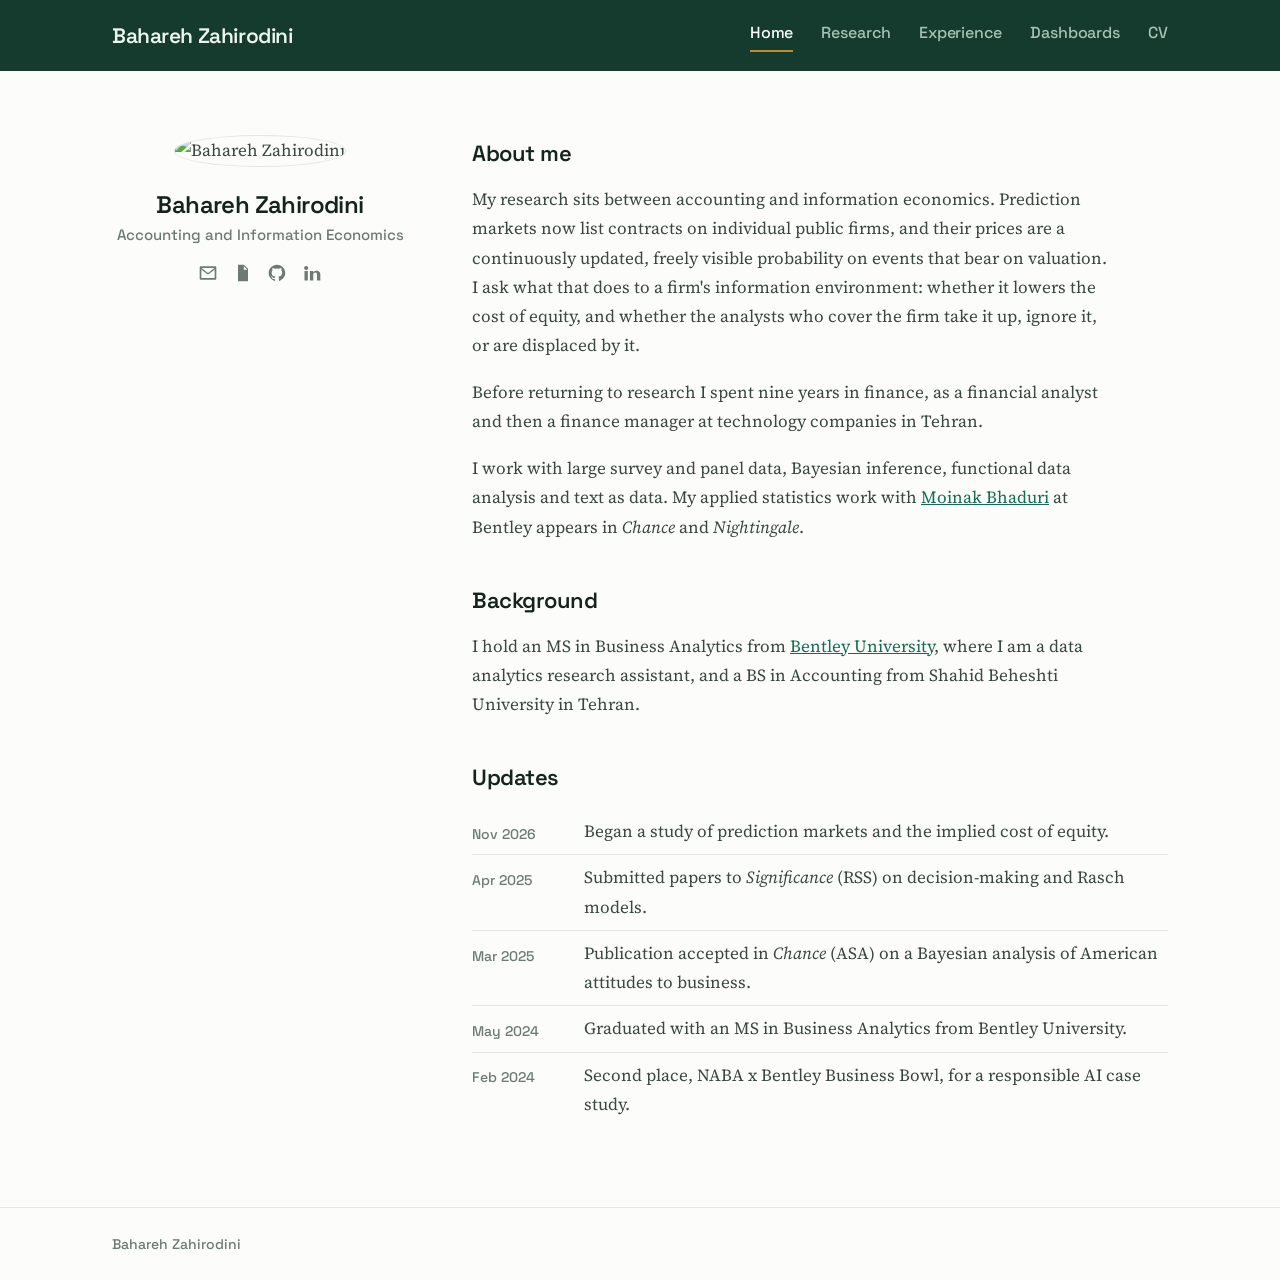
==== index.html @ c8b7daec "Redesign site" ====
<!DOCTYPE html>
<html lang="en">
<head>
<meta charset="utf-8">
<meta name="viewport" content="width=device-width, initial-scale=1">
<title>Bahareh Zahirodini</title>
<meta name="description" content="Researcher in accounting and information economics, studying prediction markets and analyst behaviour.">
<link rel="icon" href="data:image/svg+xml,<svg xmlns=%22http://www.w3.org/2000/svg%22 viewBox=%220 0 100 100%22><circle cx=%2250%22 cy=%2250%22 r=%2246%22 fill=%22%230E7C66%22/></svg>">
<link rel="preconnect" href="https://fonts.googleapis.com">
<link rel="preconnect" href="https://fonts.gstatic.com" crossorigin>
<link href="https://fonts.googleapis.com/css2?family=Space+Grotesk:wght@500;600;700&family=Source+Serif+4:opsz,wght@8..60,400;8..60,600&display=swap" rel="stylesheet">
<link rel="stylesheet" href="css/style.css">
</head>
<body>
<header class="topbar">
  <div class="wrap">
    <a class="brand" href="index.html">Bahareh Zahirodini</a>
    <nav class="nav" aria-label="Main">
      <a href="index.html" aria-current="page">Home</a>
      <a href="research.html">Research</a>
      <a href="experience.html">Experience</a>
      <a href="dashboards.html">Dashboards</a>
      <a href="data/BaharehZahirodini-CV.pdf">CV</a>
    </nav>
  </div>
</header>
<main class="wrap">

<div class="home">
  <aside class="card">
    <img src="images/profile.JPG" alt="Bahareh Zahirodini" width="180" height="180">
    <h1>Bahareh Zahirodini</h1>
    <p class="role">Accounting and Information Economics</p>
    <div class="icons">
      <a href="mailto:zahirodiny@gmail.com" aria-label="Email" title="Email"><svg viewBox="0 0 24 24" aria-hidden="true"><path d="M2 5.5A1.5 1.5 0 0 1 3.5 4h17A1.5 1.5 0 0 1 22 5.5v13a1.5 1.5 0 0 1-1.5 1.5h-17A1.5 1.5 0 0 1 2 18.5v-13Zm2.2.5 7.8 6 7.8-6H4.2ZM20 7.9l-7.4 5.7a1 1 0 0 1-1.2 0L4 7.9V18h16V7.9Z"/></svg></a>
      <a href="data/BaharehZahirodini-CV.pdf" aria-label="Curriculum vitae" title="CV"><svg viewBox="0 0 24 24" aria-hidden="true"><path d="M6 2h7l5 5v15H6V2Zm7 1.8V8h4.2L13 3.8ZM8.5 12h7v1.6h-7V12Zm0 3.4h7V17h-7v-1.6Z"/></svg></a>
      <a href="https://github.com/baharez" aria-label="GitHub" title="GitHub"><svg viewBox="0 0 24 24" aria-hidden="true"><path d="M12 2a10 10 0 0 0-3.2 19.5c.5.1.7-.2.7-.5v-1.8c-2.8.6-3.4-1.3-3.4-1.3-.4-1.2-1.1-1.5-1.1-1.5-.9-.6.1-.6.1-.6 1 .1 1.5 1 1.5 1 .9 1.6 2.4 1.1 3 .9.1-.7.4-1.1.6-1.4-2.2-.3-4.6-1.1-4.6-5 0-1.1.4-2 1-2.7-.1-.3-.4-1.3.1-2.7 0 0 .8-.3 2.7 1a9.4 9.4 0 0 1 5 0c1.9-1.3 2.7-1 2.7-1 .5 1.4.2 2.4.1 2.7.6.7 1 1.6 1 2.7 0 3.9-2.4 4.7-4.6 5 .4.3.7.9.7 1.9v2.8c0 .3.2.6.7.5A10 10 0 0 0 12 2Z"/></svg></a>
      <a href="https://linkedin.com/in/bahareh-zahirodini/" aria-label="LinkedIn" title="LinkedIn"><svg viewBox="0 0 24 24" aria-hidden="true"><path d="M4.98 3.5A2.5 2.5 0 1 0 5 8.5a2.5 2.5 0 0 0-.02-5ZM3 9.5h4V21H3V9.5Zm6.5 0h3.8v1.6h.05c.53-.95 1.83-1.95 3.76-1.95C21 9.15 22 11.1 22 14.1V21h-4v-6.1c0-1.5-.03-3.4-2.1-3.4-2.1 0-2.4 1.6-2.4 3.3V21h-4V9.5Z"/></svg></a>
    </div>
  </aside>

  <div class="prose">
    <section>
      <h2>About me</h2>
      <p>My research sits between accounting and information economics. Prediction markets now list contracts on individual public firms, and their prices are a continuously updated, freely visible probability on events that bear on valuation. I ask what that does to a firm's information environment: whether it lowers the cost of equity, and whether the analysts who cover the firm take it up, ignore it, or are displaced by it.</p>
      <p>Before returning to research I spent nine years in finance, as a financial analyst and then a finance manager at technology companies in Tehran.</p>
      <p>I work with large survey and panel data, Bayesian inference, functional data analysis and text as data. My applied statistics work with <a href="https://www.bentley.edu/faculty/m/moinak-bhaduri">Moinak Bhaduri</a> at Bentley appears in <i>Chance</i> and <i>Nightingale</i>.</p>
    </section>

    <section>
      <h2>Background</h2>
      <p>I hold an MS in Business Analytics from <a href="https://www.bentley.edu/">Bentley University</a>, where I am a data analytics research assistant, and a BS in Accounting from Shahid Beheshti University in Tehran.</p>
    </section>

    <section>
      <h2>Updates</h2>
      <ul class="updates">
        <li><span class="when">Nov 2026</span><span>Began a study of prediction markets and the implied cost of equity.</span></li>
        <li><span class="when">Apr 2025</span><span>Submitted papers to <i>Significance</i> (RSS) on decision-making and Rasch models.</span></li>
        <li><span class="when">Mar 2025</span><span>Publication accepted in <i>Chance</i> (ASA) on a Bayesian analysis of American attitudes to business.</span></li>
        <li><span class="when">May 2024</span><span>Graduated with an MS in Business Analytics from Bentley University.</span></li>
        <li><span class="when">Feb 2024</span><span>Second place, NABA x Bentley Business Bowl, for a responsible AI case study.</span></li>
      </ul>
    </section>
  </div>
</div>
</main>
<footer><div class="wrap">Bahareh Zahirodini</div></footer>
</body>
</html>
---- css/style.css ----
/* Bahareh Zahirodini — personal site
   Palette: aubergine chrome, warm white page, teal signal. */

:root{
  --bar:#143B2D;
  --bar-ink:#ECF4EF;
  --bar-dim:#A6C2B3;
  --paper:#FCFCFA;
  --ink:#14241D;
  --body:#3A473F;
  --muted:#6C7A72;
  --rule:#E2E7E2;
  --teal:#136C53;
  --teal-soft:#DEEDE6;
  --rose:#C08A2E;
  --rose-soft:#F7EEDA;
  --amber:#8A6210;
  --amber-soft:#F6EBD5;
}

@media (prefers-color-scheme: dark){
  :root{
    --bar:#0E261D;
    --bar-ink:#E7F1EB;
    --bar-dim:#8FAD9E;
    --paper:#111713;
    --ink:#E9F0EB;
    --body:#C2CDC6;
    --muted:#8E9B93;
    --rule:#263129;
    --teal:#63C6A2;
    --teal-soft:#10302510;
    --rose:#D9B065;
    --rose-soft:#2E2512;
    --amber:#D9B15F;
    --amber-soft:#332913;
  }
}

*,*::before,*::after{box-sizing:border-box}
html{-webkit-text-size-adjust:100%}

body{
  margin:0;
  background:var(--paper);
  color:var(--body);
  font-family:"Source Serif 4",Georgia,"Times New Roman",serif;
  font-size:1.0625rem;
  line-height:1.72;
  -webkit-font-smoothing:antialiased;
}

.wrap{max-width:70rem;margin:0 auto;padding:0 2rem}

/* ---------- dark top bar ---------- */
.topbar{background:var(--bar)}
.topbar .wrap{
  display:flex;align-items:center;justify-content:space-between;
  gap:1.5rem;flex-wrap:wrap;padding-top:1.1rem;padding-bottom:1.1rem;
}
.brand{
  font-family:"Space Grotesk",system-ui,-apple-system,"Segoe UI",sans-serif;
  color:var(--bar-ink);text-decoration:none;
  font-size:1.3125rem;font-weight:600;letter-spacing:-.02em;
}
.brand:hover{color:#fff}
.nav{display:flex;gap:1.75rem;flex-wrap:wrap}
.nav a{
  font-family:"Space Grotesk",system-ui,-apple-system,"Segoe UI",sans-serif;font-weight:500;
  color:var(--bar-dim);text-decoration:none;font-size:1rem;letter-spacing:-.005em;
  padding-bottom:3px;border-bottom:2px solid transparent;
}
.nav a:hover{color:var(--bar-ink)}
.nav a[aria-current="page"]{color:#fff;border-bottom-color:var(--rose)}

/* ---------- home: two columns ---------- */
.home{
  display:grid;grid-template-columns:18.5rem 1fr;gap:4rem;
  padding:4rem 0 5rem;align-items:start;
}
.card{text-align:center}
.card img{
  width:180px;height:180px;object-fit:cover;border-radius:50%;
  border:1px solid var(--rule);
}
.card h1{
  font-family:"Space Grotesk",system-ui,-apple-system,"Segoe UI",sans-serif;text-wrap:balance;
  font-size:1.5rem;font-weight:600;color:var(--ink);
  margin:1.5rem 0 .3rem;letter-spacing:-.025em;line-height:1.2;
}
.card .role{font-family:"Space Grotesk",system-ui,-apple-system,"Segoe UI",sans-serif;font-weight:500;color:var(--muted);
  font-size:.9375rem;line-height:1.5;margin:0;text-wrap:balance}

.icons{display:flex;justify-content:center;gap:.9rem;margin-top:1rem}
.icons a{
  display:inline-flex;color:var(--muted);
  transition:color .15s ease;
}
.icons a:hover{color:var(--teal)}
.icons svg{width:20px;height:20px;display:block;fill:currentColor}

.prose h2{
  font-family:"Space Grotesk",system-ui,-apple-system,"Segoe UI",sans-serif;
  font-size:1.375rem;font-weight:600;color:var(--ink);
  margin:0 0 .75rem;letter-spacing:-.02em;
}
.prose h2+p{margin-top:0}
.prose section+section{margin-top:2.5rem}
.prose p{margin:0 0 1.1rem;max-width:40rem}

a{color:var(--teal)}
a:hover{color:var(--ink)}

/* ---------- inner pages ---------- */
.page{max-width:48rem;padding:3.25rem 0 5rem}
.page h2{
  font-family:"Space Grotesk",system-ui,-apple-system,"Segoe UI",sans-serif;
  font-size:1.375rem;font-weight:600;color:var(--ink);letter-spacing:-.02em;
  margin:0 0 1rem;padding-bottom:.45rem;border-bottom:1px solid var(--rule);
}
.page section+section{margin-top:3rem}
.page h3{font-family:"Space Grotesk",system-ui,-apple-system,"Segoe UI",sans-serif;font-size:1.125rem;font-weight:600;color:var(--ink);
  letter-spacing:-.015em;margin:2rem 0 .5rem}
.page p{margin:0 0 1rem}

/* ---------- research entries ---------- */
.entry{
  display:grid;grid-template-columns:150px 1fr;gap:1.5rem;
  padding:1.75rem 0;border-top:1px solid var(--rule);align-items:start;
}
.entry:first-of-type{border-top:0;padding-top:.5rem}
.entry img{width:100%;height:auto;border-radius:3px;border:1px solid var(--rule)}
.entry .title{font-family:"Space Grotesk",system-ui,-apple-system,"Segoe UI",sans-serif;font-size:1.0625rem;font-weight:600;line-height:1.4;
  letter-spacing:-.015em;color:var(--ink);margin:0 0 .35rem}
.entry .authors{font-size:1rem;color:var(--body);margin:0}
.entry .venue{font-size:1rem;color:var(--muted);font-style:italic;margin:0}
.entry .summary{margin:.7rem 0 0;font-size:1rem}
.entry .actions{margin-top:.7rem;display:flex;gap:1.25rem;flex-wrap:wrap}
.entry .actions a{font-size:1rem;text-decoration:none;border-bottom:1px solid transparent}
.entry .actions a:hover{border-bottom-color:var(--teal)}
.entry.noimg{grid-template-columns:1fr}

/* status chip carries real information: where the paper stands */
.status{
  font-family:"Space Grotesk",system-ui,-apple-system,"Segoe UI",sans-serif;
  display:inline-block;font-size:.75rem;font-weight:500;line-height:1.7;
  padding:.05rem .55rem;border-radius:2px;margin-left:.5rem;
  vertical-align:.1em;white-space:nowrap;
}
.status.out{background:var(--teal-soft);color:var(--teal)}
.status.review{background:transparent;color:var(--muted);border:1px solid var(--rule)}
.status.wip{background:var(--amber-soft);color:var(--amber)}

/* ---------- experience ---------- */
.post{padding:1.25rem 0;border-top:1px solid var(--rule)}
.post:first-of-type{border-top:0}
.post .where{display:flex;justify-content:space-between;gap:1rem;flex-wrap:wrap;align-items:baseline}
.post .what{font-family:"Space Grotesk",system-ui,-apple-system,"Segoe UI",sans-serif;font-weight:600;letter-spacing:-.01em;color:var(--ink)}
.post .when{font-family:"Space Grotesk",system-ui,-apple-system,"Segoe UI",sans-serif;font-weight:500;color:var(--muted);font-size:.9375rem;white-space:nowrap}
.post .org{color:var(--muted);font-size:1rem;margin:.1rem 0 .5rem}
.post ul{margin:.5rem 0 0;padding-left:1.15rem}
.post li{margin:.3rem 0}
.post p{margin:.35rem 0 0}

.skills{margin:0;padding:0;list-style:none}
.skills li{padding:.55rem 0;border-top:1px solid var(--rule)}
.skills li:first-child{border-top:0}
.skills b{font-family:"Space Grotesk",system-ui,-apple-system,"Segoe UI",sans-serif;color:var(--ink);font-weight:600}

/* ---------- updates ---------- */
.updates{list-style:none;margin:0;padding:0}
.updates li{
  display:grid;grid-template-columns:6rem 1fr;gap:1rem;
  padding:.5rem 0;border-top:1px solid var(--rule);
}
.updates li:first-child{border-top:0}
.updates .when{font-family:"Space Grotesk",system-ui,-apple-system,"Segoe UI",sans-serif;font-weight:500;color:var(--muted);font-size:.875rem;padding-top:.3rem}

/* ---------- embeds ---------- */
.embed{margin:1.25rem 0 0;border:1px solid var(--rule);border-radius:4px;overflow:hidden}
.embed iframe{display:block;width:100%;border:0}

footer{font-family:"Space Grotesk",system-ui,-apple-system,"Segoe UI",sans-serif;font-weight:500;border-top:1px solid var(--rule);
  padding:1.5rem 0;color:var(--muted);font-size:.875rem}

/* ---------- responsive ---------- */
@media (max-width:56rem){
  .home{grid-template-columns:1fr;gap:2.5rem;padding:2.75rem 0 3.5rem}
  .card{text-align:left}
  .icons{justify-content:flex-start}
  .card img{width:150px;height:150px}
}
@media (max-width:40rem){
  .wrap{padding:0 1.25rem}
  .topbar .wrap{flex-direction:column;align-items:flex-start;gap:.7rem}
  .nav{gap:1.1rem}
  .entry{grid-template-columns:1fr;gap:.9rem}
  .entry img{max-width:220px}
  .updates li{grid-template-columns:1fr;gap:.1rem}
}

/* ---------- a11y ---------- */
a:focus-visible{outline:2px solid var(--teal);outline-offset:3px;border-radius:2px}
.topbar a:focus-visible{outline-color:var(--bar-ink)}
@media (prefers-reduced-motion:reduce){*{transition:none!important;animation:none!important}}
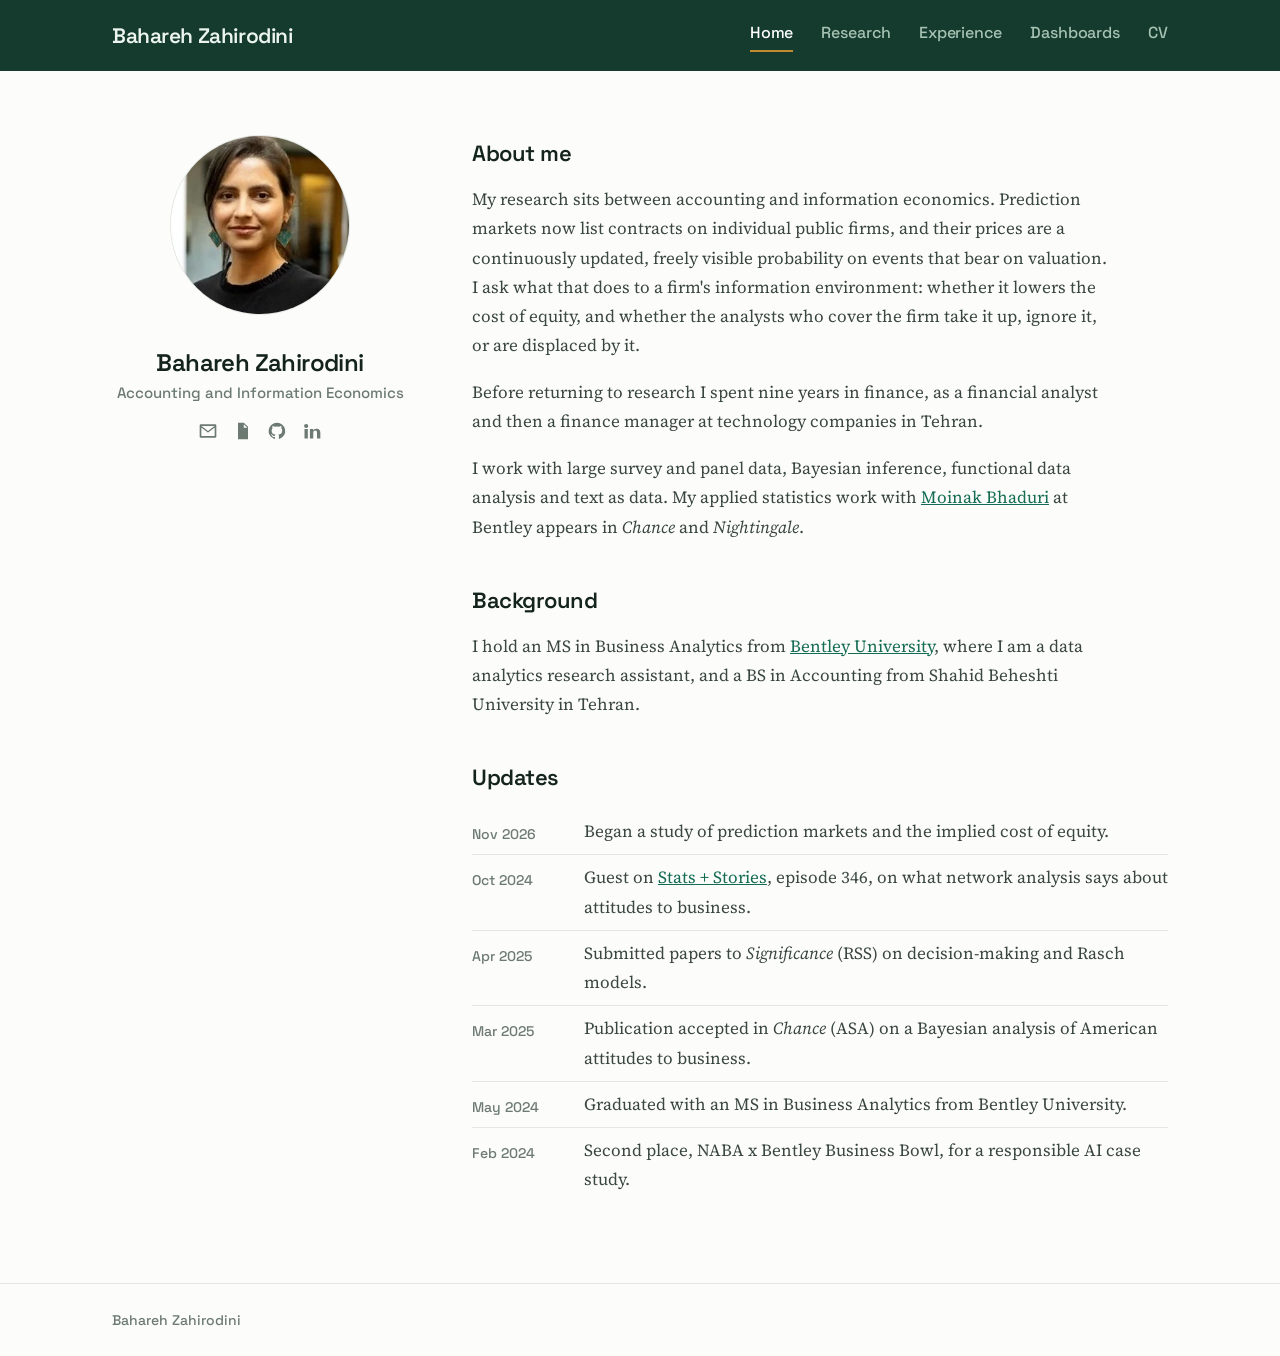
==== commit 493189f8: "New profile photo, add Stats + Stories episode" ====
--- a/index.html
+++ b/index.html
@@ -56,6 +56,7 @@
       <h2>Updates</h2>
       <ul class="updates">
         <li><span class="when">Nov 2026</span><span>Began a study of prediction markets and the implied cost of equity.</span></li>
+        <li><span class="when">Oct 2024</span><span>Guest on <a href="https://statsandstories.net/economics1/how-businesses-function">Stats + Stories</a>, episode 346, on what network analysis says about attitudes to business.</span></li>
         <li><span class="when">Apr 2025</span><span>Submitted papers to <i>Significance</i> (RSS) on decision-making and Rasch models.</span></li>
         <li><span class="when">Mar 2025</span><span>Publication accepted in <i>Chance</i> (ASA) on a Bayesian analysis of American attitudes to business.</span></li>
         <li><span class="when">May 2024</span><span>Graduated with an MS in Business Analytics from Bentley University.</span></li>
